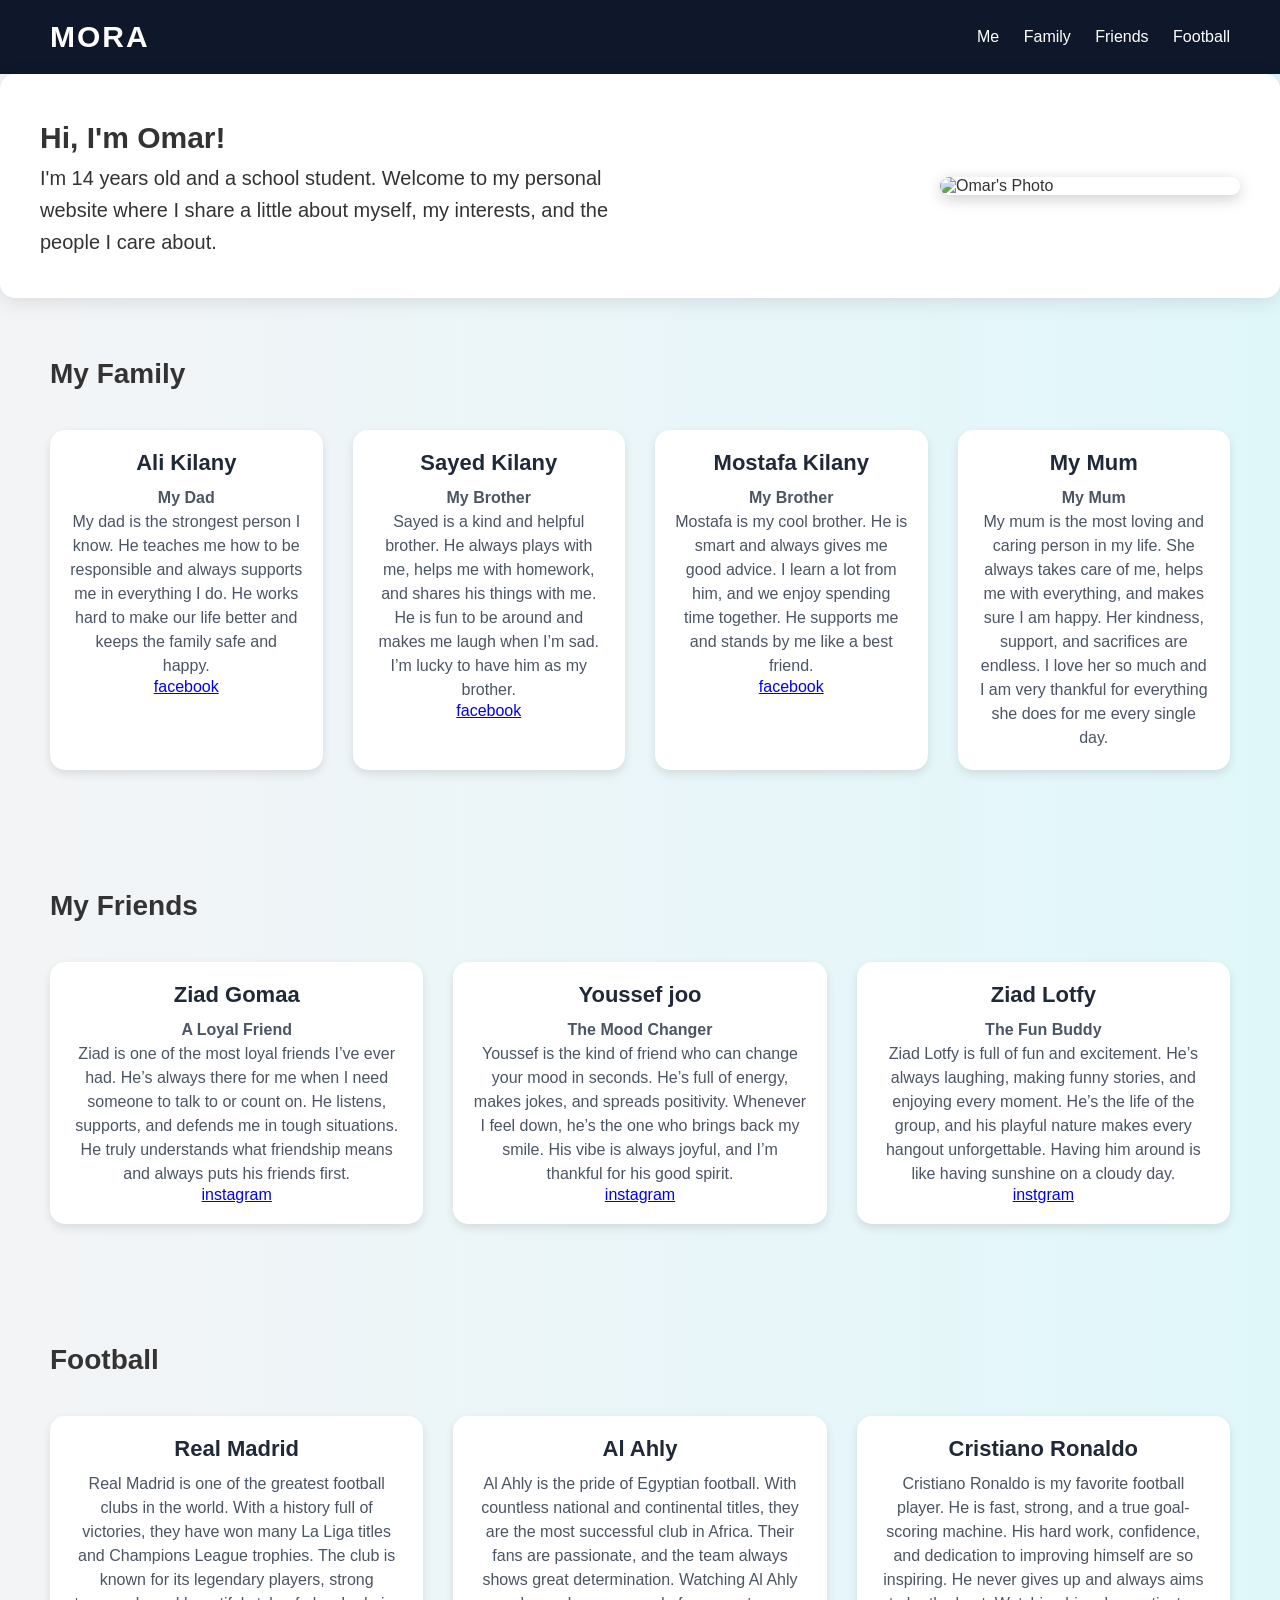
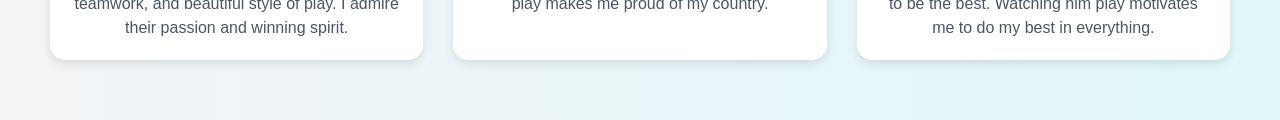
==== index.html @ bf613052 "Add files via upload" ====
<!DOCTYPE html>
<html lang="en">
<head>
  <meta charset="UTF-8">
  <meta name="viewport" content="width=device-width, initial-scale=1.0">
  <title>MORA - Personal Website</title>
  <style>
   * {
      margin: 0;
      padding: 0;
      box-sizing: border-box;
      font-family: 'Rubik', sans-serif;
    }
html{
    scroll-behavior: smooth;
}
    body {
      background: linear-gradient(to right, #f3f4f6, #e0f7fa);
      color: #333;
    }

    header {
      display: flex;
      justify-content: space-between;
      align-items: center;
      flex-wrap: wrap;
      padding: 20px 50px;
      background: #0f172a;
      color: #fff;
    }

    .logo {
      font-size: 30px;
      font-weight: 600;
      letter-spacing: 2px;
    }

    nav a {
      margin-left: 20px;
      color: #fff;
      text-decoration: none;
      font-size: 16px;
      transition: color 0.3s ease;
    }

    nav a:hover {
      color: #60a5fa;
    }

    section {
      padding: 60px 50px;
    }

    .section1 {
      display: flex;
      align-items: center;
      justify-content: space-between;
      flex-wrap: wrap;
      background: #ffffff;
      border-radius: 15px;
      padding: 40px;
      box-shadow: 0 4px 20px rgba(0,0,0,0.1);
    }

    .section1 img {
      width: 300px;
      height: auto;
      border-radius: 20px;
      box-shadow: 0 4px 15px rgba(0,0,0,0.2);
    }

    .intro {
      max-width: 600px;
      font-size: 20px;
      line-height: 1.6;
    }

    .cards {
      display: grid;
      grid-template-columns: repeat(auto-fit, minmax(250px, 1fr));
      gap: 30px;
      margin-top: 40px;
    }

    .card {
      background: #ffffff;
      border-radius: 15px;
      padding: 20px;
      box-shadow: 0 4px 10px rgba(0,0,0,0.1);
      text-align: center;
      transition: transform 0.3s ease, box-shadow 0.3s ease;
    }

    .card:hover {
      transform: translateY(-5px);
      box-shadow: 0 8px 20px rgba(0,0,0,0.15);
    }

    .card h3 {
      margin-bottom: 10px;
      font-size: 22px;
      color: #1f2937;
    }

    .card img {
      width: 100%;
      height: 200px;
      object-fit: cover;
      border-radius: 10px;
      background-color: #d1d5db;
      margin-bottom: 15px;
    }

    .card p {
      font-size: 16px;
      color: #4b5563;
      line-height: 1.5;
    }

    @media (max-width: 768px) {
      header {
        flex-direction: column;
        text-align: center;
      }

      .section1 {
        flex-direction: column;
        text-align: center;
      }

      .section1 img {
        margin-top: 20px;
      }

      .intro {
        font-size: 18px;
      }
    }
  </style>
</head>
<body>

  <header>
    <div class="logo">MORA</div>
    <nav>
      <a href="#me">Me</a>
      <a href="#family">Family</a>
      <a href="#friends">Friends</a>
      <a href="#football">Football</a>
    </nav>
  </header>

  <section class="section1" id="me">
    <div class="intro">
      <h2>Hi, I'm Omar!</h2>
      <p>I'm 14 years old and a school student. Welcome to my personal website where I share a little about myself, my interests, and the people I care about.</p>
    </div>
    <img src="m.jpg" alt="Omar's Photo">
  </section>

  <section id="family">
    <h2 style="font-size: 28px; margin-bottom: 30px;">My Family</h2>
    <div class="cards">
      <div class="card">
        <h3>Ali Kilany</h3>
        
        <p><strong>My Dad</strong><br>My dad is the strongest person I know. He teaches me how to be responsible and always supports me in everything I do. He works hard to make our life better and keeps the family safe and happy.</p>
      <a href="https://www.facebook.com/aboomr201">facebook</a>
    </div>
      <div class="card">
        <h3>Sayed Kilany</h3>
      
        <p><strong>My Brother</strong><br>Sayed is a kind and helpful brother. He always plays with me, helps me with homework, and shares his things with me. He is fun to be around and makes me laugh when I’m sad. I’m lucky to have him as my brother.</p>
     <a href="https://www.facebook.com/my.alon.73">facebook</a> 
    </div>
      <div class="card">
        <h3>Mostafa Kilany</h3>
        
        <p><strong>My Brother</strong><br>Mostafa is my cool brother. He is smart and always gives me good advice. I learn a lot from him, and we enjoy spending time together. He supports me and stands by me like a best friend.</p>
        <a href="https://www.facebook.com/mostafa.ali.661451">facebook</a>
    </div>
      <div class="card">
        <h3>My Mum</h3>
        <p><strong>My Mum</strong><br>My mum is the most loving and caring person in my life. She always takes care of me, helps me with everything, and makes sure I am happy. Her kindness, support, and sacrifices are endless. I love her so much and I am very thankful for everything she does for me every single day.</p>
      </div>
    </div>
  </section>
<section id="friends">
    <h2 style="font-size: 28px; margin-bottom: 30px;">My Friends</h2>
    <div class="cards">
      <div class="card">
        <h3>Ziad Gomaa</h3>
        
        <p><strong>A Loyal Friend</strong><br>Ziad is one of the most loyal friends I’ve ever had. He’s always there for me when I need someone to talk to or count on. He listens, supports, and defends me in tough situations. He truly understands what friendship means and always puts his friends first.</p>
    <a href="https://www.instagram.com/zezomohamed1102/">instagram</a>  
    </div>
      <div class="card">
        <h3>Youssef joo</h3>
       
        <p><strong>The Mood Changer</strong><br>Youssef is the kind of friend who can change your mood in seconds. He’s full of energy, makes jokes, and spreads positivity. Whenever I feel down, he’s the one who brings back my smile. His vibe is always joyful, and I’m thankful for his good spirit.</p>
      <a href="https://www.instagram.com/1x_youssef_x7/">instagram</a> 
    </div>
      <div class="card">
        <h3>Ziad Lotfy</h3>
        
        <p><strong>The Fun Buddy</strong><br>Ziad Lotfy is full of fun and excitement. He’s always laughing, making funny stories, and enjoying every moment. He’s the life of the group, and his playful nature makes every hangout unforgettable. Having him around is like having sunshine on a cloudy day.</p>
    <a href="https://www.instagram.com/z_eiadmohamed1111/">instgram</a>  
    </div>
    </div>
  </section>
   <section id="football">
    <h2 style="font-size: 28px; margin-bottom: 30px;">Football</h2>
    <div class="cards">
      <div class="card">
        <h3>Real Madrid</h3>
       
        <p>Real Madrid is one of the greatest football clubs in the world. With a history full of victories, they have won many La Liga titles and Champions League trophies. The club is known for its legendary players, strong teamwork, and beautiful style of play. I admire their passion and winning spirit.</p>
      </div>
      <div class="card">
        <h3>Al Ahly</h3>
        
        <p>Al Ahly is the pride of Egyptian football. With countless national and continental titles, they are the most successful club in Africa. Their fans are passionate, and the team always shows great determination. Watching Al Ahly play makes me proud of my country.</p>
      </div>
      <div class="card">
        <h3>Cristiano Ronaldo</h3>
        
        <p>Cristiano Ronaldo is my favorite football player. He is fast, strong, and a true goal-scoring machine. His hard work, confidence, and dedication to improving himself are so inspiring. He never gives up and always aims to be the best. Watching him play motivates me to do my best in everything.</p>
      </div>
    </div>
</section>
</body>
</html>
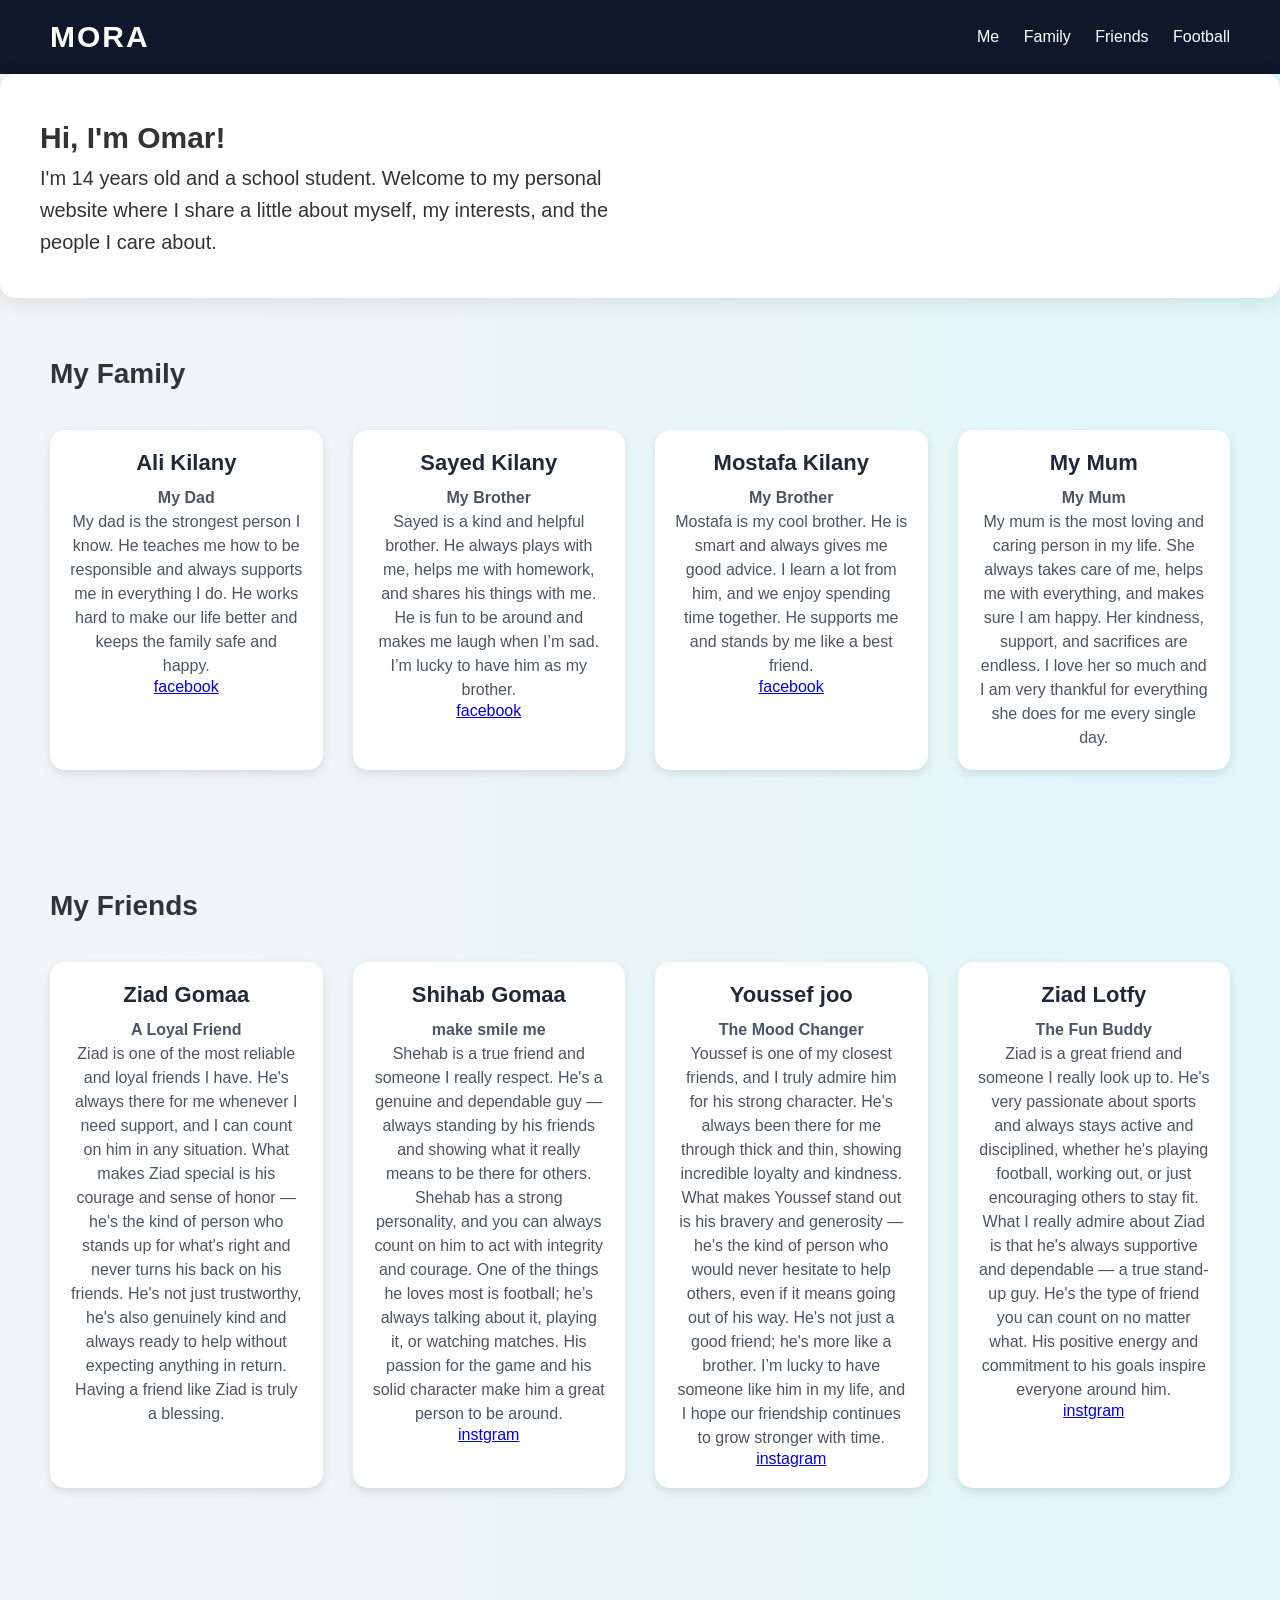
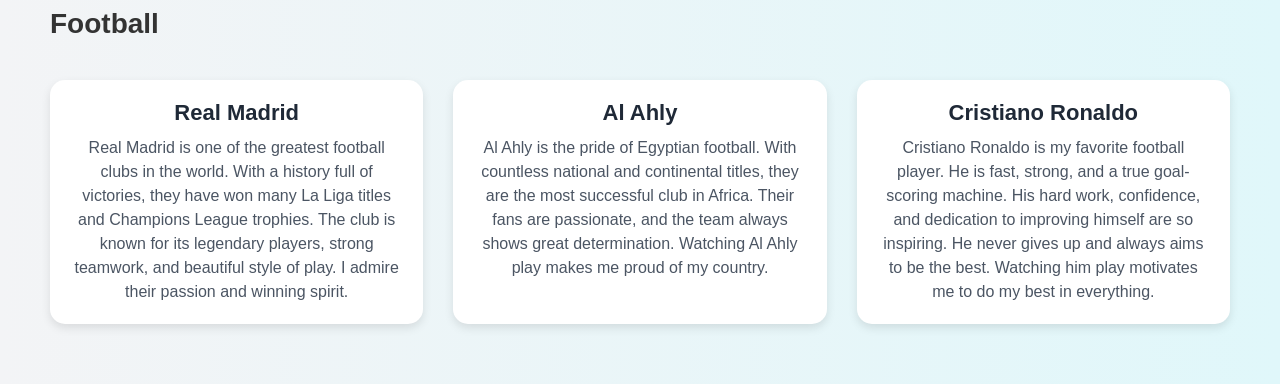
==== commit c7416e4d: "Add files via upload" ====
--- a/index.html
+++ b/index.html
@@ -155,7 +155,7 @@
       <h2>Hi, I'm Omar!</h2>
       <p>I'm 14 years old and a school student. Welcome to my personal website where I share a little about myself, my interests, and the people I care about.</p>
     </div>
-    <img src="m.jpg" alt="Omar's Photo">
+    
   </section>
 
   <section id="family">
@@ -191,19 +191,26 @@
       <div class="card">
         <h3>Ziad Gomaa</h3>
         
-        <p><strong>A Loyal Friend</strong><br>Ziad is one of the most loyal friends I’ve ever had. He’s always there for me when I need someone to talk to or count on. He listens, supports, and defends me in tough situations. He truly understands what friendship means and always puts his friends first.</p>
-    <a href="https://www.instagram.com/zezomohamed1102/">instagram</a>  
+        <p><strong>A Loyal Friend</strong><br> Ziad is one of the most reliable and loyal friends I have. He's always there for me whenever I need support, and I can count on him in any situation. What makes Ziad special is his courage and sense of honor — he's the kind of person who stands up for what's right and never turns his back on his friends. He's not just trustworthy, he's also genuinely kind and always ready to help without expecting anything in return. Having a friend like Ziad is truly a blessing.</p>
+    </div>
+    <div class="card">
+     <h3>Shihab Gomaa</h3>
+     <p><strong>make smile me</strong><br>Shehab is a true friend and someone I really respect. He's a genuine and dependable guy — always standing by his friends and showing what it really means to be there for others. Shehab has a strong personality, and you can always count on him to act with integrity and courage. One of the things he loves most is football; he’s always talking about it, playing it, or watching matches. His passion for the game and his solid character make him a great person to be around.</p>
+<a href="https://www.instagram.com/zezomohamed1102/">instgram</a>
+
     </div>
       <div class="card">
         <h3>Youssef joo</h3>
+        
        
-        <p><strong>The Mood Changer</strong><br>Youssef is the kind of friend who can change your mood in seconds. He’s full of energy, makes jokes, and spreads positivity. Whenever I feel down, he’s the one who brings back my smile. His vibe is always joyful, and I’m thankful for his good spirit.</p>
+        <p><strong>The Mood Changer</strong><br>Youssef is one of my closest friends, and I truly admire him for his strong character. He's always been there for me through thick and thin, showing incredible loyalty and kindness. What makes Youssef stand out is his bravery and generosity — he's the kind of person who would never hesitate to help others, even if it means going out of his way. He's not just a good friend; he's more like a brother. I’m lucky to have someone like him in my life, and I hope our friendship continues to grow stronger with time.</p>
       <a href="https://www.instagram.com/1x_youssef_x7/">instagram</a> 
     </div>
       <div class="card">
         <h3>Ziad Lotfy</h3>
         
-        <p><strong>The Fun Buddy</strong><br>Ziad Lotfy is full of fun and excitement. He’s always laughing, making funny stories, and enjoying every moment. He’s the life of the group, and his playful nature makes every hangout unforgettable. Having him around is like having sunshine on a cloudy day.</p>
+        <p><strong>The Fun Buddy</strong><br>Ziad is a great friend and someone I really look up to. He's very passionate about sports and always stays active and disciplined, whether he's playing football, working out, or just encouraging others to stay fit. What I really admire about Ziad is that he's always supportive and dependable — a true stand-up guy. He's the type of friend you can count on no matter what. His positive energy and commitment to his goals inspire everyone around him.</p>
+        <p></p>
     <a href="https://www.instagram.com/z_eiadmohamed1111/">instgram</a>  
     </div>
     </div>
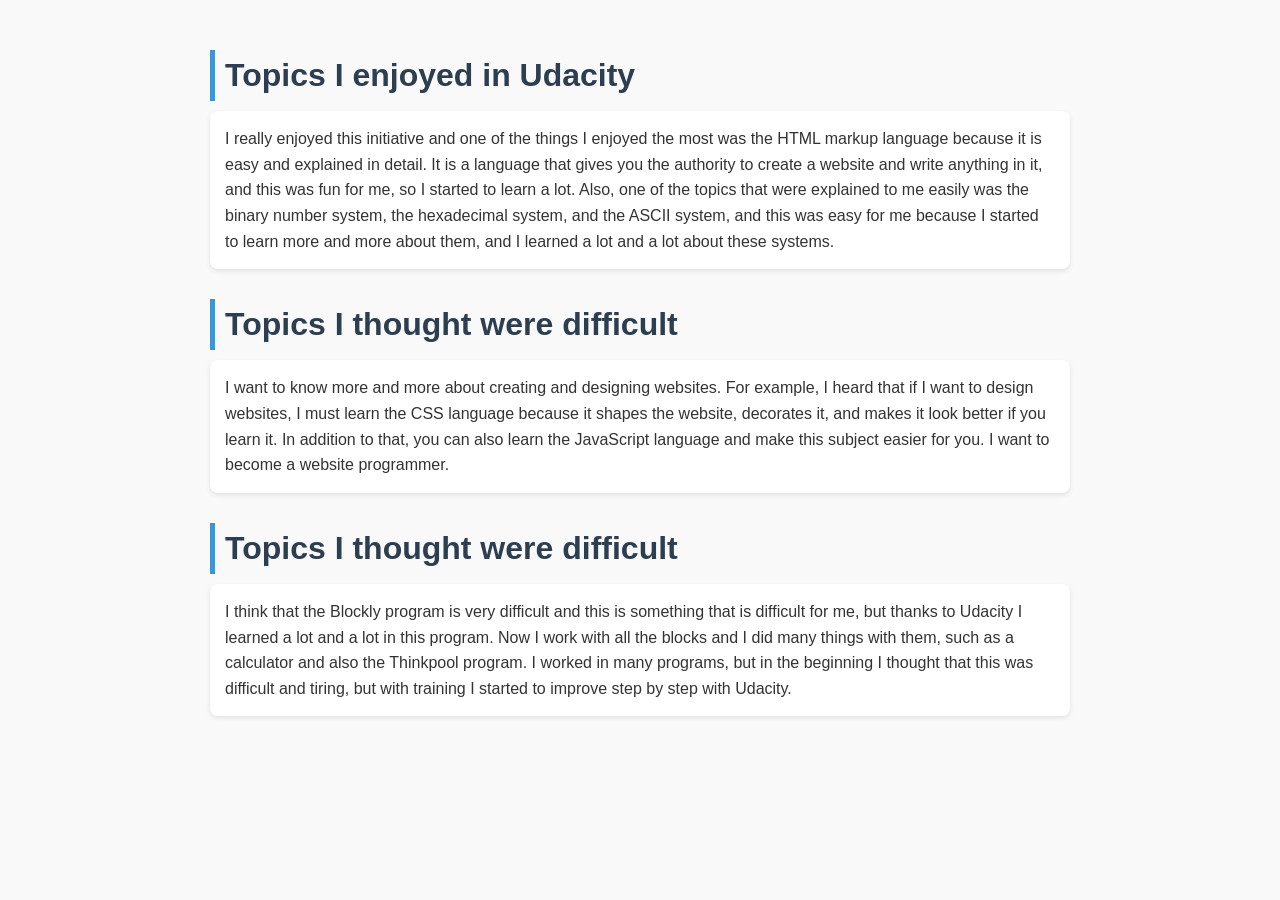
==== commit c6466cf3: "Add files via upload" ====
--- a/index.html
+++ b/index.html
@@ -1,239 +1,61 @@
-<!DOCTYPE html>
-<html lang="en">
-<head>
-  <meta charset="UTF-8">
-  <meta name="viewport" content="width=device-width, initial-scale=1.0">
-  <title>MORA - Personal Website</title>
-  <style>
-   * {
-      margin: 0;
-      padding: 0;
-      box-sizing: border-box;
-      font-family: 'Rubik', sans-serif;
-    }
-html{
-    scroll-behavior: smooth;
-}
-    body {
-      background: linear-gradient(to right, #f3f4f6, #e0f7fa);
-      color: #333;
-    }
-
-    header {
-      display: flex;
-      justify-content: space-between;
-      align-items: center;
-      flex-wrap: wrap;
-      padding: 20px 50px;
-      background: #0f172a;
-      color: #fff;
-    }
-
-    .logo {
-      font-size: 30px;
-      font-weight: 600;
-      letter-spacing: 2px;
-    }
-
-    nav a {
-      margin-left: 20px;
-      color: #fff;
-      text-decoration: none;
-      font-size: 16px;
-      transition: color 0.3s ease;
-    }
-
-    nav a:hover {
-      color: #60a5fa;
-    }
-
-    section {
-      padding: 60px 50px;
-    }
-
-    .section1 {
-      display: flex;
-      align-items: center;
-      justify-content: space-between;
-      flex-wrap: wrap;
-      background: #ffffff;
-      border-radius: 15px;
-      padding: 40px;
-      box-shadow: 0 4px 20px rgba(0,0,0,0.1);
-    }
-
-    .section1 img {
-      width: 300px;
-      height: auto;
-      border-radius: 20px;
-      box-shadow: 0 4px 15px rgba(0,0,0,0.2);
-    }
-
-    .intro {
-      max-width: 600px;
-      font-size: 20px;
-      line-height: 1.6;
-    }
-
-    .cards {
-      display: grid;
-      grid-template-columns: repeat(auto-fit, minmax(250px, 1fr));
-      gap: 30px;
-      margin-top: 40px;
-    }
-
-    .card {
-      background: #ffffff;
-      border-radius: 15px;
-      padding: 20px;
-      box-shadow: 0 4px 10px rgba(0,0,0,0.1);
-      text-align: center;
-      transition: transform 0.3s ease, box-shadow 0.3s ease;
-    }
-
-    .card:hover {
-      transform: translateY(-5px);
-      box-shadow: 0 8px 20px rgba(0,0,0,0.15);
-    }
-
-    .card h3 {
-      margin-bottom: 10px;
-      font-size: 22px;
-      color: #1f2937;
-    }
-
-    .card img {
-      width: 100%;
-      height: 200px;
-      object-fit: cover;
-      border-radius: 10px;
-      background-color: #d1d5db;
-      margin-bottom: 15px;
-    }
-
-    .card p {
-      font-size: 16px;
-      color: #4b5563;
-      line-height: 1.5;
-    }
-
-    @media (max-width: 768px) {
-      header {
-        flex-direction: column;
-        text-align: center;
-      }
-
-      .section1 {
-        flex-direction: column;
-        text-align: center;
-      }
-
-      .section1 img {
-        margin-top: 20px;
-      }
-
-      .intro {
-        font-size: 18px;
-      }
-    }
-  </style>
-</head>
-<body>
-
-  <header>
-    <div class="logo">MORA</div>
-    <nav>
-      <a href="#me">Me</a>
-      <a href="#family">Family</a>
-      <a href="#friends">Friends</a>
-      <a href="#football">Football</a>
-    </nav>
-  </header>
-
-  <section class="section1" id="me">
-    <div class="intro">
-      <h2>Hi, I'm Omar!</h2>
-      <p>I'm 14 years old and a school student. Welcome to my personal website where I share a little about myself, my interests, and the people I care about.</p>
-    </div>
-    
-  </section>
-
-  <section id="family">
-    <h2 style="font-size: 28px; margin-bottom: 30px;">My Family</h2>
-    <div class="cards">
-      <div class="card">
-        <h3>Ali Kilany</h3>
-        
-        <p><strong>My Dad</strong><br>My dad is the strongest person I know. He teaches me how to be responsible and always supports me in everything I do. He works hard to make our life better and keeps the family safe and happy.</p>
-      <a href="https://www.facebook.com/aboomr201">facebook</a>
-    </div>
-      <div class="card">
-        <h3>Sayed Kilany</h3>
-      
-        <p><strong>My Brother</strong><br>Sayed is a kind and helpful brother. He always plays with me, helps me with homework, and shares his things with me. He is fun to be around and makes me laugh when I’m sad. I’m lucky to have him as my brother.</p>
-     <a href="https://www.facebook.com/my.alon.73">facebook</a> 
-    </div>
-      <div class="card">
-        <h3>Mostafa Kilany</h3>
-        
-        <p><strong>My Brother</strong><br>Mostafa is my cool brother. He is smart and always gives me good advice. I learn a lot from him, and we enjoy spending time together. He supports me and stands by me like a best friend.</p>
-        <a href="https://www.facebook.com/mostafa.ali.661451">facebook</a>
-    </div>
-      <div class="card">
-        <h3>My Mum</h3>
-        <p><strong>My Mum</strong><br>My mum is the most loving and caring person in my life. She always takes care of me, helps me with everything, and makes sure I am happy. Her kindness, support, and sacrifices are endless. I love her so much and I am very thankful for everything she does for me every single day.</p>
-      </div>
-    </div>
-  </section>
-<section id="friends">
-    <h2 style="font-size: 28px; margin-bottom: 30px;">My Friends</h2>
-    <div class="cards">
-      <div class="card">
-        <h3>Ziad Gomaa</h3>
-        
-        <p><strong>A Loyal Friend</strong><br> Ziad is one of the most reliable and loyal friends I have. He's always there for me whenever I need support, and I can count on him in any situation. What makes Ziad special is his courage and sense of honor — he's the kind of person who stands up for what's right and never turns his back on his friends. He's not just trustworthy, he's also genuinely kind and always ready to help without expecting anything in return. Having a friend like Ziad is truly a blessing.</p>
-    </div>
-    <div class="card">
-     <h3>Shihab Gomaa</h3>
-     <p><strong>make smile me</strong><br>Shehab is a true friend and someone I really respect. He's a genuine and dependable guy — always standing by his friends and showing what it really means to be there for others. Shehab has a strong personality, and you can always count on him to act with integrity and courage. One of the things he loves most is football; he’s always talking about it, playing it, or watching matches. His passion for the game and his solid character make him a great person to be around.</p>
-<a href="https://www.instagram.com/zezomohamed1102/">instgram</a>
-
-    </div>
-      <div class="card">
-        <h3>Youssef joo</h3>
-        
-       
-        <p><strong>The Mood Changer</strong><br>Youssef is one of my closest friends, and I truly admire him for his strong character. He's always been there for me through thick and thin, showing incredible loyalty and kindness. What makes Youssef stand out is his bravery and generosity — he's the kind of person who would never hesitate to help others, even if it means going out of his way. He's not just a good friend; he's more like a brother. I’m lucky to have someone like him in my life, and I hope our friendship continues to grow stronger with time.</p>
-      <a href="https://www.instagram.com/1x_youssef_x7/">instagram</a> 
-    </div>
-      <div class="card">
-        <h3>Ziad Lotfy</h3>
-        
-        <p><strong>The Fun Buddy</strong><br>Ziad is a great friend and someone I really look up to. He's very passionate about sports and always stays active and disciplined, whether he's playing football, working out, or just encouraging others to stay fit. What I really admire about Ziad is that he's always supportive and dependable — a true stand-up guy. He's the type of friend you can count on no matter what. His positive energy and commitment to his goals inspire everyone around him.</p>
-        <p></p>
-    <a href="https://www.instagram.com/z_eiadmohamed1111/">instgram</a>  
-    </div>
-    </div>
-  </section>
-   <section id="football">
-    <h2 style="font-size: 28px; margin-bottom: 30px;">Football</h2>
-    <div class="cards">
-      <div class="card">
-        <h3>Real Madrid</h3>
-       
-        <p>Real Madrid is one of the greatest football clubs in the world. With a history full of victories, they have won many La Liga titles and Champions League trophies. The club is known for its legendary players, strong teamwork, and beautiful style of play. I admire their passion and winning spirit.</p>
-      </div>
-      <div class="card">
-        <h3>Al Ahly</h3>
-        
-        <p>Al Ahly is the pride of Egyptian football. With countless national and continental titles, they are the most successful club in Africa. Their fans are passionate, and the team always shows great determination. Watching Al Ahly play makes me proud of my country.</p>
-      </div>
-      <div class="card">
-        <h3>Cristiano Ronaldo</h3>
-        
-        <p>Cristiano Ronaldo is my favorite football player. He is fast, strong, and a true goal-scoring machine. His hard work, confidence, and dedication to improving himself are so inspiring. He never gives up and always aims to be the best. Watching him play motivates me to do my best in everything.</p>
-      </div>
-    </div>
-</section>
-</body>
-</html>
+<!DOCTYPE html>
+<html lang="en">
+<head>
+  <meta charset="UTF-8">
+  <meta name="viewport" content="width=device-width, initial-scale=1.0">
+  <title>DECL</title>
+  <style>
+    /* Reset أساسي */
+* {
+  margin: 0;
+  padding: 0;
+  box-sizing: border-box;
+  font-family: Arial, Helvetica, sans-serif;
+}
+
+/* تنسيق البودي */
+body {
+  background-color: #f9f9f9;
+  color: #333;
+  line-height: 1.6;
+  padding: 20px;
+  max-width: 900px;
+  margin: auto;
+}
+
+/* العناوين */
+h1 {
+  color: #2c3e50;
+  margin-bottom: 10px;
+  border-left: 5px solid #3498db;
+  padding-left: 10px;
+  margin-top: 30px;
+}
+
+/* الفقرات */
+p {
+  background: #fff;
+  padding: 15px;
+  border-radius: 8px;
+  box-shadow: 0 2px 5px rgba(0,0,0,0.1);
+  margin-bottom: 20px;
+}
+
+/* تأثير عند المرور */
+p:hover {
+  background: #f0f8ff;
+  transition: 0.3s;
+}
+
+  </style>
+</head>
+<body>
+  <h1>Topics I enjoyed in Udacity</h1>
+  <p>I really enjoyed this initiative and one of the things I enjoyed the most was the HTML markup language because it is easy and explained in detail. It is a language that gives you the authority to create a website and write anything in it, and this was fun for me, so I started to learn a lot. Also, one of the topics that were explained to me easily was the binary number system, the hexadecimal system, and the ASCII system, and this was easy for me because I started to learn more and more about them, and I learned a lot and a lot about these systems.</p>
+  <h1>Topics I thought were difficult</h1>
+  <p>I want to know more and more about creating and designing websites. For example, I heard that if I want to design websites, I must learn the CSS language because it shapes the website, decorates it, and makes it look better if you learn it. In addition to that, you can also learn the JavaScript language and make this subject easier for you. I want to become a website programmer.</p>
+  <h1>Topics I thought were difficult</h1>
+  <p>I think that the Blockly program is very difficult and this is something that is difficult for me, but thanks to Udacity I learned a lot and a lot in this program. Now I work with all the blocks and I did many things with them, such as a calculator and also the Thinkpool program. I worked in many programs, but in the beginning I thought that this was difficult and tiring, but with training I started to improve step by step with Udacity.</p>
+
+</body>
+</html>
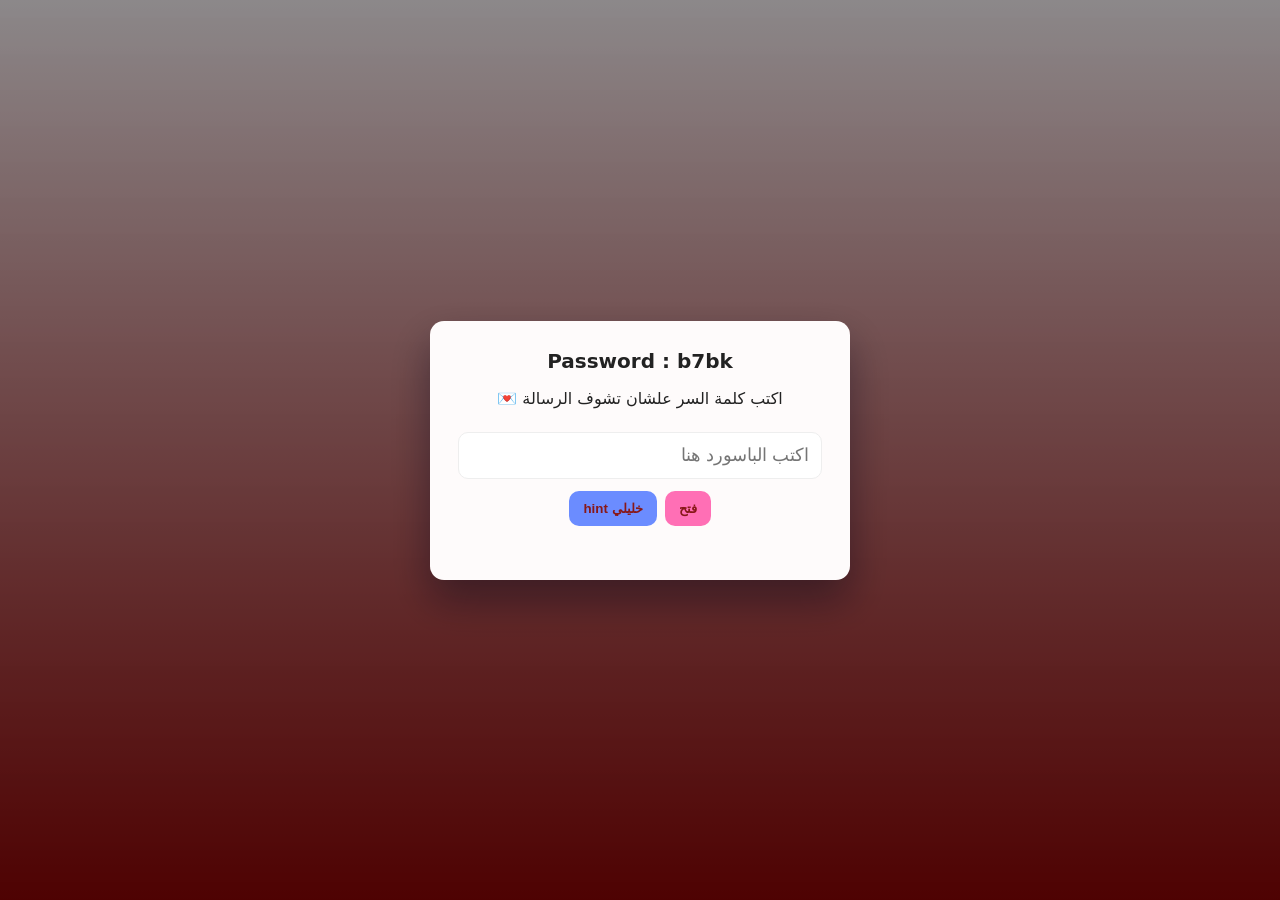
==== commit c4783d19: "Add files via upload Signed-off-by: omaralikilani <omarjr682@gmail.com>" ====
--- a/index.html
+++ b/index.html
@@ -1,61 +1,202 @@
-<!DOCTYPE html>
-<html lang="en">
+<!doctype html>
+<html lang="ar" dir="rtl">
 <head>
-  <meta charset="UTF-8">
-  <meta name="viewport" content="width=device-width, initial-scale=1.0">
-  <title>DECL</title>
+  <meta charset="utf-8">
+  <meta name="viewport" content="width=device-width,initial-scale=1">
+  <title>Happy Message for Mayson (محمي)</title>
   <style>
-    /* Reset أساسي */
-* {
-  margin: 0;
-  padding: 0;
-  box-sizing: border-box;
-  font-family: Arial, Helvetica, sans-serif;
-}
-
-/* تنسيق البودي */
-body {
-  background-color: #f9f9f9;
-  color: #333;
-  line-height: 1.6;
-  padding: 20px;
-  max-width: 900px;
-  margin: auto;
-}
-
-/* العناوين */
-h1 {
-  color: #2c3e50;
-  margin-bottom: 10px;
-  border-left: 5px solid #3498db;
-  padding-left: 10px;
-  margin-top: 30px;
-}
-
-/* الفقرات */
-p {
-  background: #fff;
-  padding: 15px;
-  border-radius: 8px;
-  box-shadow: 0 2px 5px rgba(0,0,0,0.1);
-  margin-bottom: 20px;
-}
-
-/* تأثير عند المرور */
-p:hover {
-  background: #f0f8ff;
-  transition: 0.3s;
-}
-
+    :root{--bg:#FFF8FB;--card:#fff;--accent:#ff6fb5;--accent2:#6b8cff;--text:#222}
+    *{box-sizing:border-box}
+    body{margin:0;font-family: 'Segoe UI', Tahoma, system-ui, sans-serif;background: linear-gradient(180deg,var(--bg),#ae0606);color:var(--text);min-height:100vh;display:flex;align-items:center;justify-content:center;padding:24px}
+       
+    /* card */
+    .card{width:100%;max-width:920px;background:var(--card);border-radius:20px;box-shadow:0 10px 30px rgba(16,24,40,0.08);padding:28px;position:relative;overflow:hidden;border:1px solid rgba(255,111,181,0.08)}
+
+    /* password overlay */
+    .overlay{position:fixed;inset:0;background:linear-gradient(180deg,rgba(0,0,0,0.45),rgba(0,0,0,0.55));display:flex;align-items:center;justify-content:center;z-index:9999}
+    .pwbox{background:rgb(254, 251, 251);padding:28px;border-radius:14px;max-width:420px;width:92%;text-align:center;box-shadow:0 20px 40px rgba(2,6,23,0.4)}
+    .pwbox h2{margin:0 0 10px;font-size:20px}
+    .pwinput{width:100%;padding:12px;border-radius:10px;border:1px solid #eee;font-size:18px;margin-top:8px}
+    .pwbtn{margin-top:12px;padding:10px 14px;border-radius:10px;border:0;background:var(--accent);color:rgb(136, 24, 24);font-weight:700;cursor:pointer}
+    .err{color:#c33;margin-top:8px;min-height:18px}
+
+    /* hidden initially until correct pw */
+    .hidden{display:none}
+
+    /* rest same as before - message area styles */
+    .header{display:flex;gap:12px;align-items:center;margin-bottom:12px}
+    .avatar{width:68px;height:68px;border-radius:999px;background:linear-gradient(135deg,var(--accent),var(--accent2));display:flex;align-items:center;justify-content:center;font-size:28px;color:white;font-weight:700;box-shadow:0 6px 18px rgba(107,140,255,0.14)}
+    h1{margin:0;font-size:20px}
+    p.lead{margin:0;color:#555}
+    .message-area{margin-top:18px;width:100%;padding:18px;border-radius:12px;background:linear-gradient(180deg,rgba(255,255,255,0.85),rgba(250,245,255,0.95));border:1px solid rgba(107,140,255,0.06);min-height:220px;display:flex;flex-direction:column;gap:6px;align-items:stretch;font-size:20px;line-height:1.45}
+    .line{padding:6px 10px;border-radius:8px;display:block;white-space:pre-wrap;word-break:break-word;background:transparent;transition:transform .18s ease, box-shadow .18s ease}
+    .line:hover{transform:translateY(-4px);box-shadow:0 10px 20px rgba(16,24,40,0.06)}
+    .franco{margin-top:8px;padding:10px;border-radius:10px;background:linear-gradient(90deg, rgba(255,111,181,0.06), rgba(107,140,255,0.04));font-size:18px;color:#111;font-weight:600}
+    .controls{display:flex;gap:10px;margin-top:14px}
+    button{cursor:pointer;padding:10px 14px;border-radius:10px;border:0;background:var(--accent);color:white;font-weight:700}
+    button.alt{background:var(--accent2)}
+    button.ghost{background:transparent;border:1px solid rgba(16,24,40,0.06);color:var(--text);font-weight:600}
+    .small{font-size:13px;color:#666;margin-top:8px}
+    canvas.confetti{position:absolute;inset:0;pointer-events:none}
+
+    @media (max-width:520px){.message-area{font-size:18px}.avatar{width:56px;height:56px;font-size:22px}}
   </style>
 </head>
 <body>
-  <h1>Topics I enjoyed in Udacity</h1>
-  <p>I really enjoyed this initiative and one of the things I enjoyed the most was the HTML markup language because it is easy and explained in detail. It is a language that gives you the authority to create a website and write anything in it, and this was fun for me, so I started to learn a lot. Also, one of the topics that were explained to me easily was the binary number system, the hexadecimal system, and the ASCII system, and this was easy for me because I started to learn more and more about them, and I learned a lot and a lot about these systems.</p>
-  <h1>Topics I thought were difficult</h1>
-  <p>I want to know more and more about creating and designing websites. For example, I heard that if I want to design websites, I must learn the CSS language because it shapes the website, decorates it, and makes it look better if you learn it. In addition to that, you can also learn the JavaScript language and make this subject easier for you. I want to become a website programmer.</p>
-  <h1>Topics I thought were difficult</h1>
-  <p>I think that the Blockly program is very difficult and this is something that is difficult for me, but thanks to Udacity I learned a lot and a lot in this program. Now I work with all the blocks and I did many things with them, such as a calculator and also the Thinkpool program. I worked in many programs, but in the beginning I thought that this was difficult and tiring, but with training I started to improve step by step with Udacity.</p>
-
+
+  <!-- password overlay (user must enter b7bk) -->
+  <div class="overlay" id="overlay">
+    <div class="pwbox" role="dialog" aria-labelledby="pwTitle" aria-modal="true">
+      <h2 id="pwTitle">Password : b7bk</h2>
+      <p>اكتب كلمة السر علشان تشوف الرسالة 💌</p>
+      <input id="pwInput" class="pwinput" placeholder="اكتب الباسورد هنا" aria-label="password input" />
+      <div style="display:flex;gap:8px;justify-content:center">
+        <button id="pwBtn" class="pwbtn">فتح</button>
+        <button id="showHint" class="pwbtn" style="background:#6b8cff">خليلي hint</button>
+      </div>
+      <div class="err" id="pwErr"></div>
+    </div>
+  </div>
+
+  <!-- main card (hidden until correct password) -->
+  <div class="card hidden" id="card">
+    <div class="header">
+      <div class="avatar">💖</div>
+      <div>
+        <h1>لـ  ميسونتي  💕</h1>
+        <p class="lead">I Love You♥🌚</p>
+      </div>
+    </div>
+
+    <div class="message-area" id="messageArea" aria-live="polite"></div>
+    <div class="franco" id="francoBlock"></div>
+
+    <div class="controls">
+      <button class="ghost" id="copyBtn">انسخ الرسالة 📋</button>
+    </div>
+    <div class="small">اضغط "قلب السطور" علشان الكلام يتخلط و يطلع شكل جديد. ممكن تغير النص جوه الكود لو عايز.</div>
+    <canvas class="confetti" id="confettiCanvas"></canvas>
+  </div>
+
+  <script>
+    // === password logic ===
+    const CORRECT = 'b7bk';
+    const overlay = document.getElementById('overlay');
+    const pwInput = document.getElementById('pwInput');
+    const pwBtn = document.getElementById('pwBtn');
+    const pwErr = document.getElementById('pwErr');
+    const showHint = document.getElementById('showHint');
+    const card = document.getElementById('card');
+
+    function openCard(){
+      overlay.classList.add('hidden');
+      card.classList.remove('hidden');
+    }
+
+    function shake(el){
+      el.style.transition = 'transform .06s ease';
+      el.style.transform = 'translateX(-8px)';
+      setTimeout(()=> el.style.transform = 'translateX(8px)', 60);
+      setTimeout(()=> el.style.transform = '', 120);
+    }
+
+    pwBtn.addEventListener('click', ()=>{
+      const val = pwInput.value.trim();
+      if(val === CORRECT){
+        openCard();
+        initApp();
+      }else{
+        pwErr.textContent = 'كلمة السر مش صحيحة 😕';
+        shake(pwInput);
+      }
+    });
+
+    pwInput.addEventListener('keydown', (e)=>{ if(e.key === 'Enter') pwBtn.click(); });
+    showHint.addEventListener('click', ()=>{ pwErr.textContent = 'Hint: الفكرة في حروف و رقمين... ب7bk'; });
+
+    // === main app content (same as before) ===
+    const lines = [
+      'ميسونتي، يا أول فرحة تقابل قلبي كل صباح 🌞💗',
+      'انتي اللي بتخلي الدنيا أحلى، حتى لما تكون الدنيا هادية وصامتة 🌙✨',
+      'ضحكتك بتفتح باب العمر كله وبتخليني أنسى كل هموومي 😄🎈',
+      'إنتي القمر اللي بينور لياليّ، والنجوم بتحسد نورك 🌕⭐️',
+      'من غيرك المكان فاضي، ومن غير ضحكتك ما فيه معنى للكلام 💌',
+      'كل كلمة حب مني ليكي مش كفاية، بس بحاول أكتبها بحروف وردية 🌷📝',
+      'لو ممكن أوقف الزمن علشان أفضى معاكي، كنت عملت ده بنفس ثانية ⏳💞',
+      'حبي ليكي مش كلام، ده نبض بيدق باسمك كل ثانية 💓🔐',
+      'بيني وبينك وعد: هافضل جمبك مهما الدنيا عملت، وانتِ ليا كل الدنيا 🌍🤝',
+      'يا مشمشي يا روحي يا أغلى من كل غاليين، بحبك فوق الوصف 😍🔥',
+      'وجودك جنبي عامل زي موسيقى حلوة مالهاش أول ولا آخر 🎶❤️',
+      'عيونك بحر بحس إني تايه فيه بحب الضياع ده 🌊👀',
+      'كل مرة أشوفك الدنيا تضحكلي وأبقى عايش في حلم صادق ✨💫',
+      'انتِ سبب صمتي ساعات: بس صمت مليان حب وامتنان 🤫🌺',
+      'ياريت الكلمة تعبر، بس الكلام يقف عاجز قدام جمالك وروحك 🥺💐'
+    ];
+
+    const franco = [
+      '7abibi Mayson, enty 3omry w el donia btebda feek 😊🌹',
+      'ana mesh 2ader astana, law a2olak kol haga bas el a7la enty 💘',
+      'enta elly bedawar 3ala el far7a, w ana la2eet-ha ma3aki 💫',
+      'mashy ma3aki fee kteer 7agat bas elly yhemny enti 🙏❤️',
+      '7obena 3ala tool, w el ayam teb2a helwa lama nkon sawa 👫✨',
+      'enta w ana, da3wa men rabena tetmamlena kol el far7a 🔒💍',
+      'ma3aki keda el 7ayah leh ma3na, w el kol yeb2a leeh zohor 🌸😍'
+    ];
+
+    const messageArea = document.getElementById('messageArea');
+    const francoBlock = document.getElementById('francoBlock');
+
+    function renderLines(arr){
+      messageArea.innerHTML = '';
+      arr.forEach((txt) =>{
+        const el = document.createElement('div');
+        el.className = 'line';
+        el.innerText = txt;
+        messageArea.appendChild(el);
+      });
+    }
+
+    function renderFranco(arr){
+      francoBlock.innerHTML = arr.map(s => '• ' + s).join('\n');
+    }
+
+    function initApp(){
+      renderLines(lines);
+      renderFranco(franco);
+      setupActions();
+      resizeCanvas();
+    }
+
+    // shuffle utility
+    function shuffle(a){
+      const b = a.slice();
+      for(let i = b.length-1; i>0; i--){
+        const j = Math.floor(Math.random()*(i+1));
+        [b[i], b[j]] = [b[j], b[i]];
+      }
+      return b;
+    }
+
+    function setupActions(){
+      document.getElementById('shuffle').addEventListener('click', ()=>{ const mixed = shuffle(lines.concat()); renderLines(mixed); triggerConfetti(); });
+      document.getElementById('surprise').addEventListener('click', ()=>{ const surprise = 'مفاجأة! كل يوم معاك أحلى من اللي قبله 🌟💝'; const surpriseFr = 'yalla nshoof 3ala tool, enty el far7a bta3ty 😉💞'; const newLines = [surprise].concat(shuffle(lines)); const newFranco = [surpriseFr].concat(franco); renderLines(newLines); renderFranco(newFranco); triggerConfetti(); });
+      document.getElementById('copyBtn').addEventListener('click', async ()=>{ const text = Array.from(document.querySelectorAll('#messageArea .line')).map(x=>x.innerText).join('\n') + '\n\n' + francoBlock.innerText; try{ await navigator.clipboard.writeText(text); alert('انسخت الرسالة! دلوقتي تبعتلها 😊'); }catch(e){ prompt('انسخ النص من هنا:', text); } });
+    }
+
+    // confetti canvas
+    const canvas = document.getElementById('confettiCanvas');
+    const ctx = canvas.getContext('2d');
+    let confettiPieces = [];
+
+    function resizeCanvas(){ if(!card) return; canvas.width = card.clientWidth; canvas.height = card.clientHeight; canvas.style.width = '100%'; canvas.style.height = '100%'; }
+    window.addEventListener('resize', resizeCanvas);
+
+    function createConfetti(){ confettiPieces = []; const count = 40; for(let i=0;i<count;i++){ confettiPieces.push({ x: Math.random()*canvas.width, y: Math.random()*-canvas.height, r: 6+Math.random()*8, d: Math.random()*count, tilt: Math.random()*10 - 10, color: ['#ff6fb5','#6b8cff','#ffd36b','#9be7b7'][Math.floor(Math.random()*4)], speed: 1 + Math.random()*3 }); } }
+    function drawConfetti(){ ctx.clearRect(0,0,canvas.width,canvas.height); confettiPieces.forEach(p=>{ ctx.beginPath(); ctx.fillStyle = p.color; ctx.fillRect(p.x, p.y, p.r, p.r*0.6); ctx.closePath(); }); }
+    function updateConfetti(){ confettiPieces.forEach(p=>{ p.y += p.speed + Math.sin(p.d); p.x += Math.sin(p.d); p.tilt += 0.1; if(p.y > canvas.height) p.y = -10; }); }
+    let confettiInterval = null;
+    function triggerConfetti(){ createConfetti(); if(confettiInterval) clearInterval(confettiInterval); confettiInterval = setInterval(()=>{ drawConfetti(); updateConfetti(); }, 30); setTimeout(()=>{ clearInterval(confettiInterval); ctx.clearRect(0,0,canvas.width,canvas.height); }, 4000); }
+
+  </script>
 </body>
 </html>
